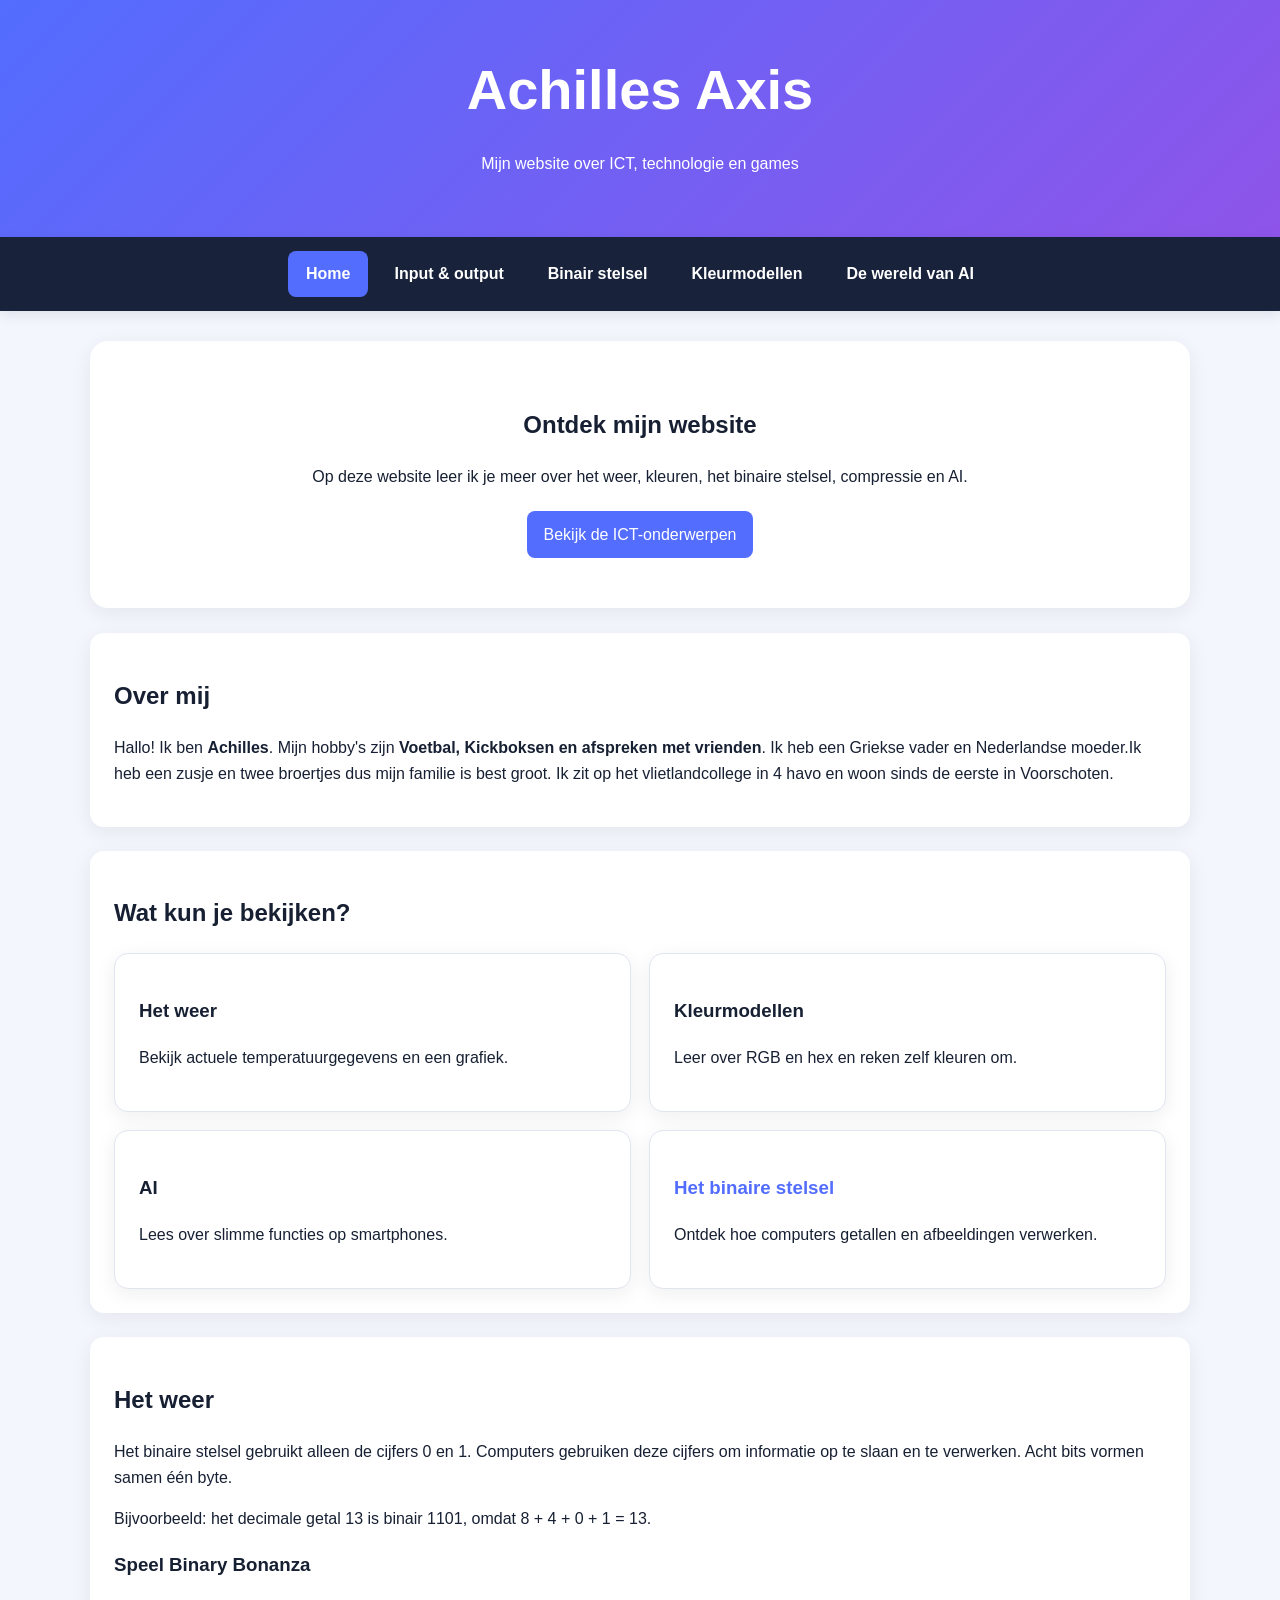
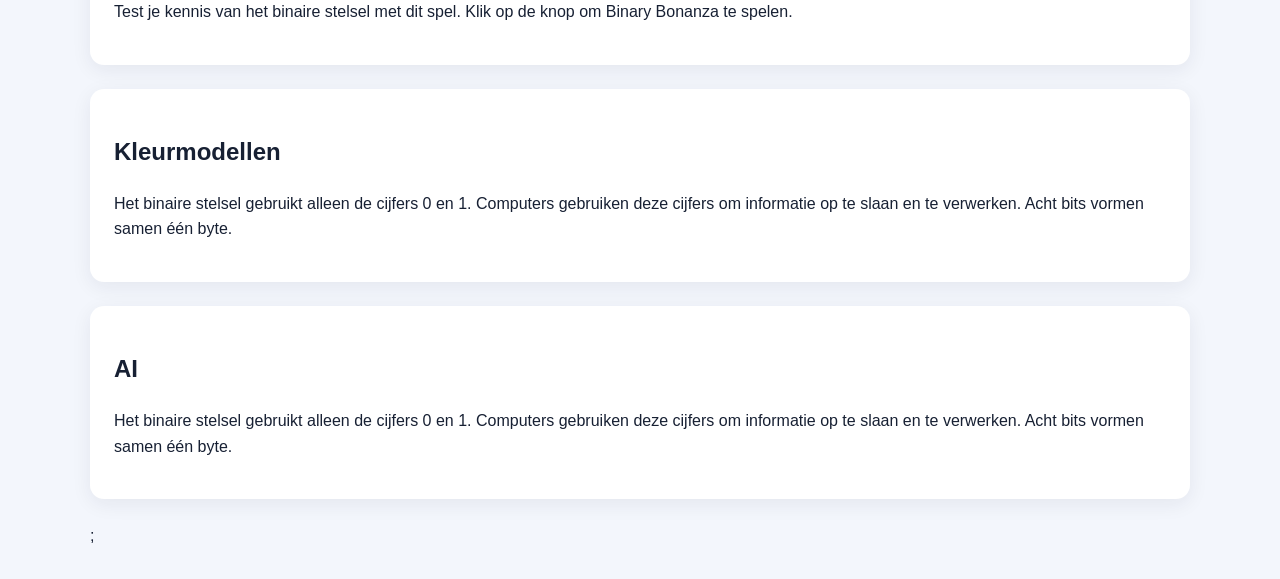
==== index.html @ 7968b5c6 "linkfixen" ====
<!DOCTYPE html>
<html lang="nl">
<head>
  <meta charset="UTF-8">
  <meta name="viewport" content="width=device-width, initial-scale=1">
  <title>Achilles Axis | Home</title>
  <link rel="stylesheet" href="style.css">
  <script src="app.js" defer></script>
</head>
<body>
  <header>
    <h1 id="welkomstNaam">Achilles Axis</h1>
    <p>Mijn website over ICT, technologie en games</p>
  </header>

  <nav>
      <a class="active" href="index.html">Home</a> 
      <a href="invoer_uitvoer.html">Input & output</a>
      <a href="binair.html">Binair stelsel</a>
      <a href="kleurmodellen.html">Kleurmodellen</a>
      <a href="ai.html">De wereld van AI</a>
  </nav>

  <main>
    <section class="hero">
      <h2>Ontdek mijn website</h2>
      <p>
        Op deze website leer ik je meer over het weer, kleuren,
        het binaire stelsel, compressie en AI.
        
      </p>
      <a class="button" href="onderwerpen.html">Bekijk de ICT-onderwerpen</a>
    </section>

    <section class="card">
      <h2>Over mij</h2>
      <p>
        Hallo! Ik ben <strong>Achilles</strong>.
        Mijn hobby's zijn <strong>Voetbal, Kickboksen en afspreken met vrienden</strong>.
        Ik heb een Griekse vader en Nederlandse moeder.Ik heb een zusje en twee broertjes
        dus mijn familie is best groot. Ik zit op het vlietlandcollege in 4 havo en woon 
        sinds de eerste in Voorschoten.
      </p>
      <p>
      
      </p>
    </section>

    <!-- Vak met knoppen -->
    <section class="card">
      <h2>Wat kun je bekijken?</h2>
      <div class="grid">
        <!-- Knop 1: Weer -->
        <article class="mini-card">
          <h3> Het weer</h3>
          <p>Bekijk actuele temperatuurgegevens en een grafiek.</p>
        </article>
        <!-- Knop 2: Kleurmodellen -->
        <article class="mini-card">
          <h3> Kleurmodellen</h3>
          <p>Leer over RGB en hex en reken zelf kleuren om.</p>
        </article>
         <!-- Knop 3: AI -->
        <article class="mini-card">
          <h3> AI</h3>
          <p>Lees over slimme functies op smartphones.</p>
        </article>
        <!-- Knop 4: Spel -->
        <article class="mini-card">
          <a href="https://games.penjee.com/binary-bonanza/"
             target="_blank"
             rel="noopener noreferrer"
             class="card-link">
        
            <h3>Het binaire stelsel</h3>
            <p>Ontdek hoe computers getallen en afbeeldingen verwerken.</p>
        
          </a>
        </article>
       
      </div>
    </section>

    <!-- Blok 1 het weer -->
    <section class="card" id="binair">
      <h2> Het weer </h2>
      <p>
        Het binaire stelsel gebruikt alleen de cijfers 0 en 1.
        Computers gebruiken deze cijfers om informatie op te slaan
        en te verwerken. Acht bits vormen samen één byte.
      </p>
    
      <p>
        Bijvoorbeeld: het decimale getal 13 is binair 1101,
        omdat 8 + 4 + 0 + 1 = 13.
      </p>
    
      <h3> Speel Binary Bonanza</h3>
    
      <p>
        Test je kennis van het binaire stelsel met dit spel.
        Klik op de knop om Binary Bonanza te spelen.
      </p>
    </section> 

    <!-- BLOK 2 kleurmodellen -->
    <section class="card" id="binair">
      <h2> Kleurmodellen </h2>
      <p>
        Het binaire stelsel gebruikt alleen de cijfers 0 en 1.
        Computers gebruiken deze cijfers om informatie op te slaan
        en te verwerken. Acht bits vormen samen één byte.
      </p>
    </section> 

    <!-- BLOK 3 AI -->
    <section class="card" id="binair">
      <h2> AI </h2>
      <p>
        Het binaire stelsel gebruikt alleen de cijfers 0 en 1.
        Computers gebruiken deze cijfers om informatie op te slaan
        en te verwerken. Acht bits vormen samen één byte.
      </p>
    </section> 




      ;
---- style.css ----
/* Algemene instellingen voor de hele website */
:root {
    --achtergrond: #f3f6fc;
    --kaart: #ffffff;
    --tekst: #172033;
    --accent: #536dfe;
    --navigatie: #18223a;
}

* {
    box-sizing: border-box;
}

body {
    margin: 0;
    font-family: Arial, Helvetica, sans-serif;
    background: var(--achtergrond);
    color: var(--tekst);
    line-height: 1.6;
    transition: background 0.3s, color 0.3s;
}

/* Header */
header {
    padding: 45px 20px;
    text-align: center;
    color: white;
    background: linear-gradient(135deg, #536dfe, #8e54e9);
}

header h1 {
    margin: 0;
    font-size: clamp(2rem, 5vw, 3.5rem);
}

/* Navigatiemenu */
nav {
    display: flex;
    flex-wrap: wrap;
    justify-content: center;
    align-items: center;
    gap: 8px;
    padding: 14px 20px;
    background: var(--navigatie);
    box-shadow: 0 4px 12px #17203318;
}

/* Links in het menu */
nav a {
    display: inline-block;
    padding: 10px 18px;
    color: white;
    text-decoration: none;
    font-weight: bold;
    border-radius: 8px;
    transition: background 0.2s, transform 0.2s;
}

/* Hover en actieve pagina */
nav a:hover {
    background: #35415e;
    transform: translateY(-2px);
}

nav a.active {
    background: var(--accent);
    color: white;
}

nav a:focus-visible {
    outline: 2px solid white;
    outline-offset: 3px;
}

/* Hoofdinhoud */
main {
    width: min(1100px, 92%);
    margin: 30px auto;
}

/* Introductieblok */
.hero {
    padding: 45px 25px;
    margin-bottom: 25px;
    text-align: center;
    background: var(--kaart);
    border-radius: 18px;
    box-shadow: 0 5px 20px #17203312;
}

/* Kaarten */
.card,
.mini-card {
    padding: 24px;
    margin-bottom: 24px;
    background: var(--kaart);
    border-radius: 14px;
    box-shadow: 0 5px 20px #17203312;
}

.grid {
    display: grid;
    grid-template-columns: repeat(2, minmax(0, 1fr));
    gap: 18px;
}

.mini-card {
    margin: 0;
    border: 1px solid #e0e5f0;
    transition: transform 0.2s, box-shadow 0.2s;
}

.mini-card:hover {
    transform: translateY(-5px);
    box-shadow: 0 10px 25px #17203320;
}

/* Volledig klikbare kaarten */
a.card-link {
    display: block;
    color: inherit;
    text-decoration: none;
}

a.card-link h3 {
    color: var(--accent);
}

a.card-link p {
    color: var(--tekst);
}

a.card-link span {
    display: inline-block;
    margin-top: 8px;
    color: var(--accent);
    font-weight: bold;
}

a.card-link:focus-visible {
    outline: 3px solid var(--accent);
    outline-offset: 4px;
}

/* Algemene links */
a {
    color: var(--accent);
}

/* Knoppen */
.button,
button {
    display: inline-block;
    padding: 11px 17px;
    margin: 5px 3px;
    border: none;
    border-radius: 8px;
    background: var(--accent);
    color: white;
    text-decoration: none;
    font: inherit;
    cursor: pointer;
    transition: opacity 0.2s, transform 0.2s;
}

.button:hover,
button:hover {
    opacity: 0.85;
    transform: translateY(-2px);
}

/* Formulierelementen */
input,
select {
    max-width: 100%;
    padding: 10px;
    border: 1px solid #c7cede;
    border-radius: 7px;
    font: inherit;
}

/* Afbeeldingen en video's */
img,
iframe,
canvas {
    max-width: 100%;
}

img {
    height: auto;
    border-radius: 10px;
}

.video {
    width: 100%;
    aspect-ratio: 16 / 9;
    border: 0;
    border-radius: 12px;
}

/* Footer */
footer {
    padding: 25px;
    margin-top: 40px;
    text-align: center;
    background: var(--navigatie);
    color: white;
}

/* Donker thema */
body.dark {
    --achtergrond: #101522;
    --kaart: #1c2537;
    --tekst: #f0f3fa;
    --navigatie: #090d16;
}

/* Instellingenpaneel */
.settings {
    position: fixed;
    z-index: 10;
    right: 12px;
    bottom: 12px;
    width: min(280px, calc(100% - 24px));
    padding: 15px;
    background: var(--kaart);
    color: var(--tekst);
    border: 1px solid #aab3c5;
    border-radius: 12px;
    box-shadow: 0 5px 25px #0002;
}

.settings label {
    display: block;
    margin-top: 8px;
}

.settings input {
    width: 100%;
}

/* Links in het binaire onderdeel */
#binair h2 a {
    color: inherit;
    text-decoration: none;
}

#binair h2 a:hover {
    text-decoration: underline;
}

/* Mobiele telefoons en kleine schermen */
@media (max-width: 650px) {
    nav {
        flex-direction: column;
        align-items: stretch;
        gap: 5px;
        padding: 12px;
    }

    nav a {
        text-align: center;
        width: 100%;
    }

    .grid {
        grid-template-columns: 1fr;
    }

    main {
        width: 94%;
    }

    .hero {
        padding: 28px 16px;
    }
}

/* Blok met afbeelding naast tekst */
.info-blok {
    display: grid;
    grid-template-columns: 220px 1fr;
    gap: 24px;
    align-items: center;
    padding: 24px;
    margin-bottom: 24px;
    background: var(--kaart);
    color: var(--tekst);
    border-radius: 14px;
    box-shadow: 0 5px 20px #17203312;
}

/* Ruimte voor de afbeelding */
.afbeelding-vak {
    width: 100%;
    aspect-ratio: 4 / 3;
    background: #e0e5f0;
    border-radius: 10px;
    overflow: hidden;
}

/* Afbeelding vult het vak */
.afbeelding-vak img {
    width: 100%;
    height: 100%;
    object-fit: cover;
    display: block;
}

/* Tekst */
.info-tekst h3 {
    margin-top: 0;
}

.info-tekst p:last-child {
    margin-bottom: 0;
}

/* Mobiele weergave */
@media (max-width: 650px) {
    .info-blok {
        grid-template-columns: 1fr;
        gap: 16px;
        padding: 18px;
    }

    .afbeelding-vak {
        max-width: 100%;
    }
}
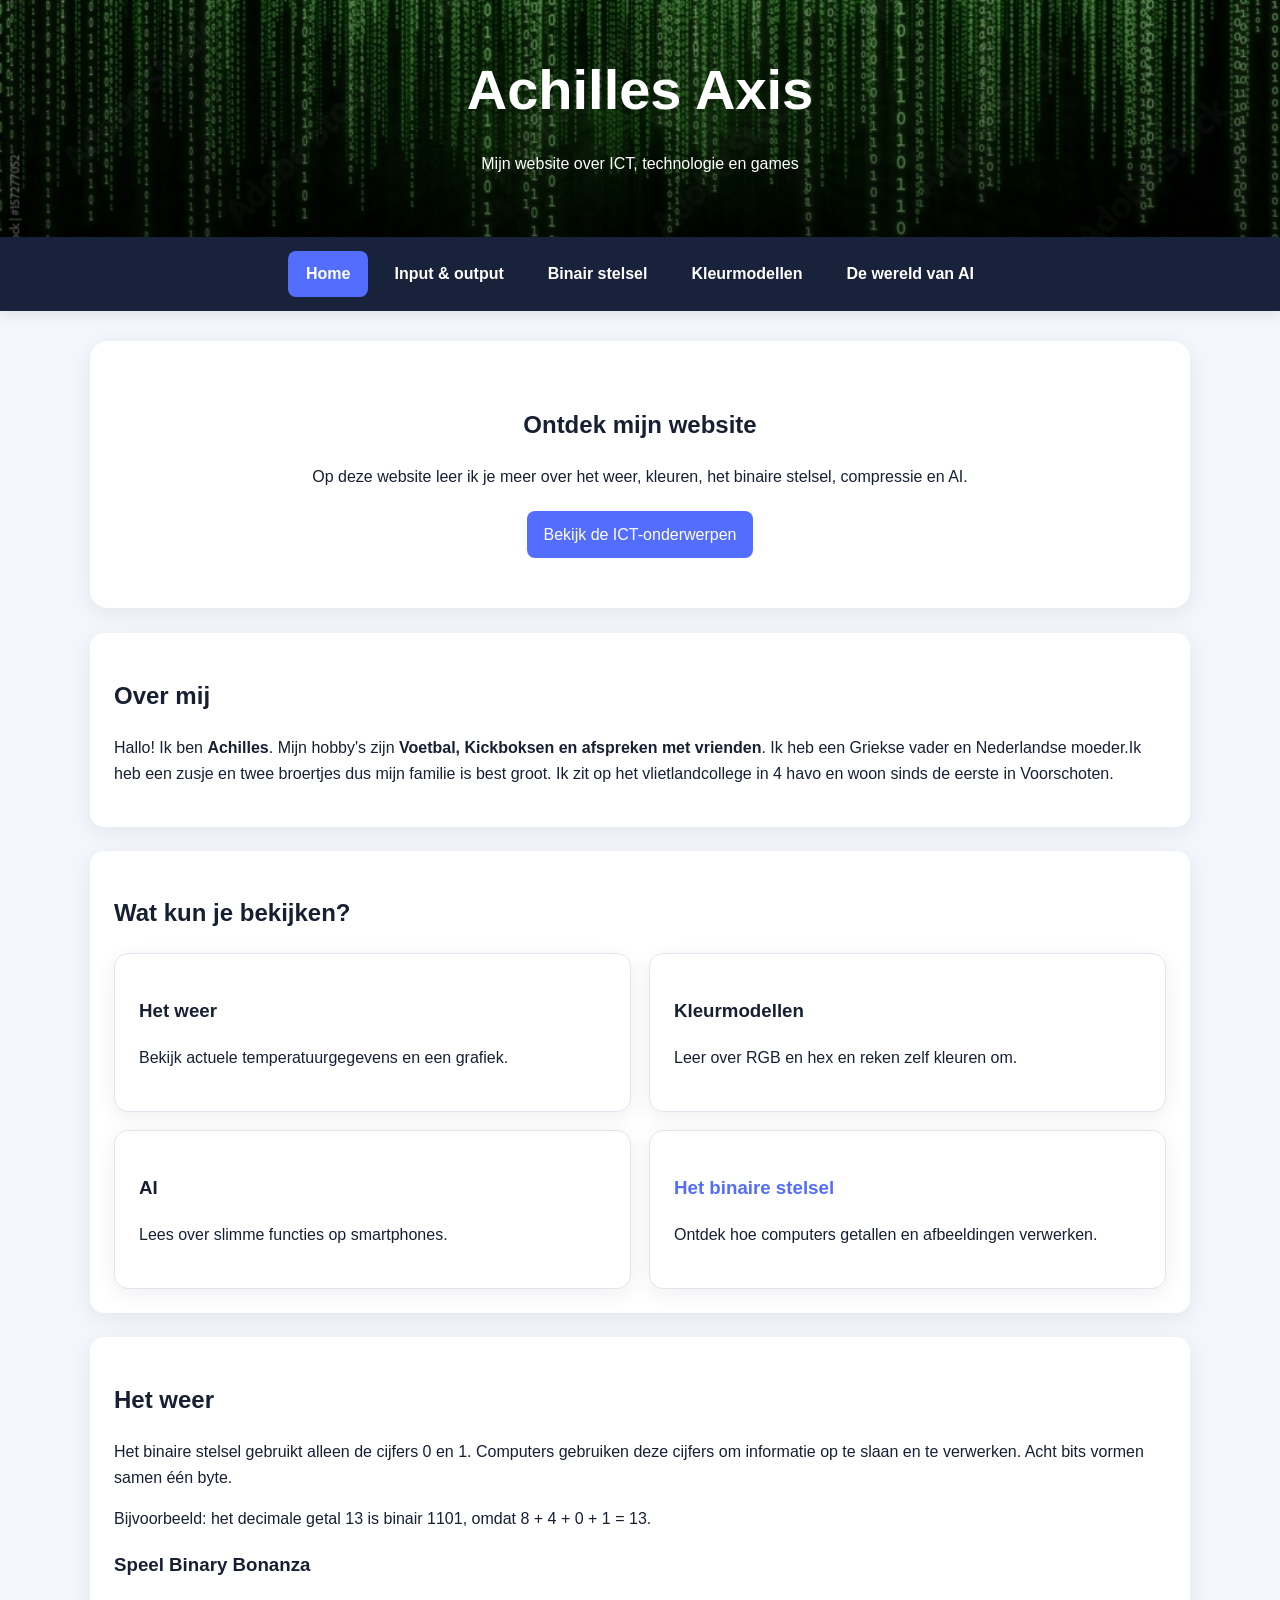
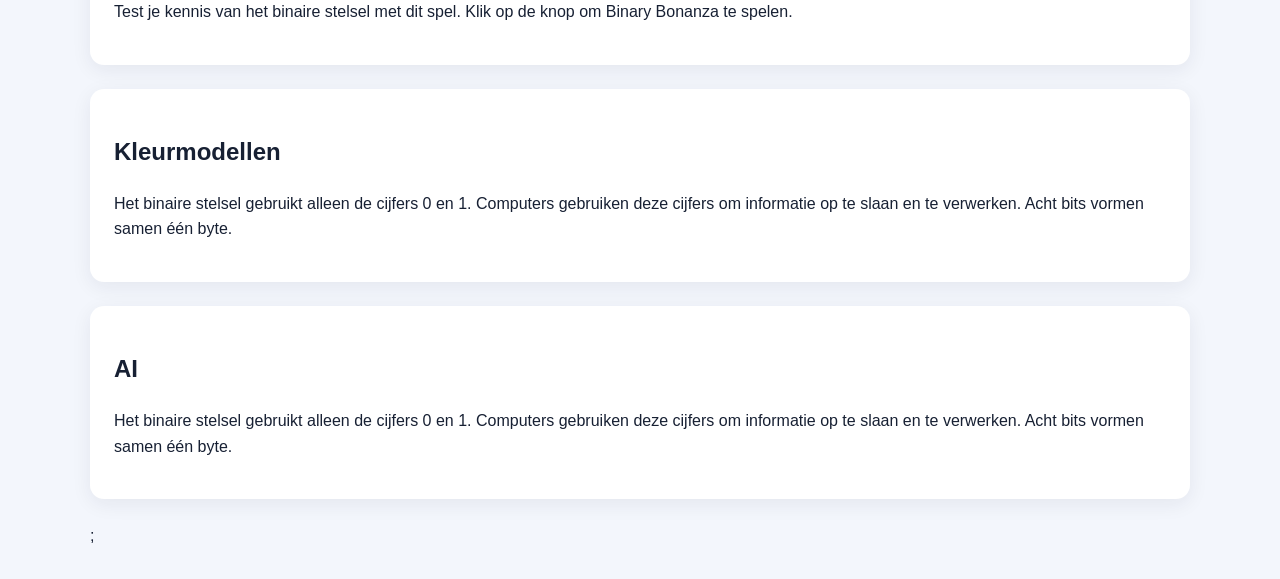
==== commit fd0ef378: "header" ====
--- a/index.html
+++ b/index.html
@@ -1,10 +1,9 @@
-
 <!DOCTYPE html>
 <html lang="nl">
 <head>
   <meta charset="UTF-8">
   <meta name="viewport" content="width=device-width, initial-scale=1">
-  <title>Achilles Axis | Home</title>
+  <title>Achilles Axis | Opdracht H4C </title>
   <link rel="stylesheet" href="style.css">
   <script src="app.js" defer></script>
 </head>
--- a/style.css
+++ b/style.css
@@ -26,7 +26,12 @@
     padding: 45px 20px;
     text-align: center;
     color: white;
-    background: linear-gradient(135deg, #536dfe, #8e54e9);
+    background:
+        linear-gradient(rgba(0, 0, 0, 0.4), rgba(0, 0, 0, 0.6)),
+        url("images/banner.jpg");
+    background-size: cover;
+    background-position: center;
+    background-repeat: no-repeat;
 }
 
 header h1 {
@@ -329,3 +334,47 @@
         max-width: 100%;
     }
 }
+
+/* Uitleg links en het spel rechts */
+.binair-intro {
+    display: grid;
+    grid-template-columns: 1fr 2fr;
+    gap: 24px;
+    align-items: stretch;
+    padding: 24px;
+    margin-bottom: 24px;
+    background: var(--kaart);
+    color: var(--tekst);
+    border-radius: 14px;
+    box-shadow: 0 5px 20px #17203312;
+}
+
+.binair-tekst h2 {
+    margin-top: 0;
+}
+
+.binair-spel {
+    width: 100%;
+    min-width: 0;
+    aspect-ratio: 4 / 3;
+    overflow: hidden;
+    border-radius: 10px;
+}
+
+.binair-spel iframe {
+    width: 100%;
+    height: 100%;
+    border: none;
+    display: block;
+}
+
+/* Op mobiel komen tekst en spel onder elkaar */
+@media (max-width: 700px) {
+    .binair-intro {
+        grid-template-columns: 1fr;
+    }
+
+    .binair-spel {
+        aspect-ratio: 4 / 3;
+    }
+}
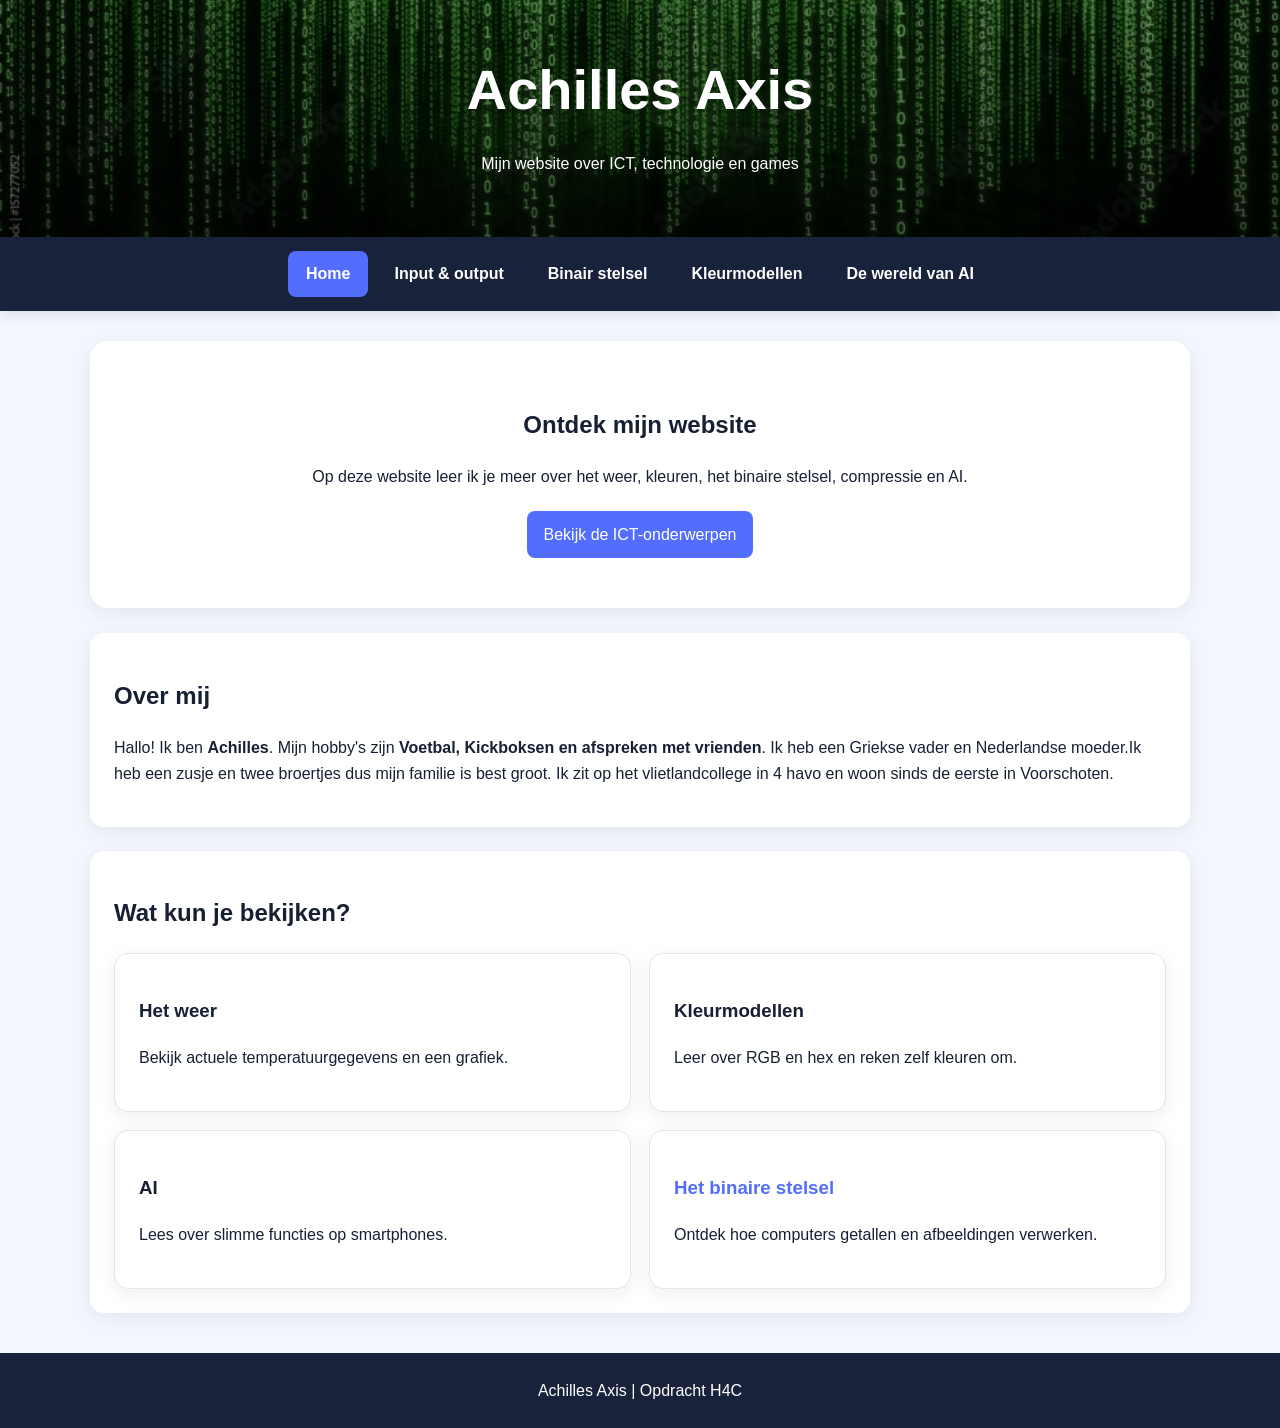
==== commit 5de107e9: "footer" ====
--- a/index.html
+++ b/index.html
@@ -80,50 +80,7 @@
        
       </div>
     </section>
-
-    <!-- Blok 1 het weer -->
-    <section class="card" id="binair">
-      <h2> Het weer </h2>
-      <p>
-        Het binaire stelsel gebruikt alleen de cijfers 0 en 1.
-        Computers gebruiken deze cijfers om informatie op te slaan
-        en te verwerken. Acht bits vormen samen één byte.
-      </p>
-    
-      <p>
-        Bijvoorbeeld: het decimale getal 13 is binair 1101,
-        omdat 8 + 4 + 0 + 1 = 13.
-      </p>
-    
-      <h3> Speel Binary Bonanza</h3>
-    
-      <p>
-        Test je kennis van het binaire stelsel met dit spel.
-        Klik op de knop om Binary Bonanza te spelen.
-      </p>
-    </section> 
-
-    <!-- BLOK 2 kleurmodellen -->
-    <section class="card" id="binair">
-      <h2> Kleurmodellen </h2>
-      <p>
-        Het binaire stelsel gebruikt alleen de cijfers 0 en 1.
-        Computers gebruiken deze cijfers om informatie op te slaan
-        en te verwerken. Acht bits vormen samen één byte.
-      </p>
-    </section> 
-
-    <!-- BLOK 3 AI -->
-    <section class="card" id="binair">
-      <h2> AI </h2>
-      <p>
-        Het binaire stelsel gebruikt alleen de cijfers 0 en 1.
-        Computers gebruiken deze cijfers om informatie op te slaan
-        en te verwerken. Acht bits vormen samen één byte.
-      </p>
-    </section> 
-
-
-
-
-      ;+</main>
+  <footer>Achilles Axis | Opdracht H4C</footer>
+</body>
+</html>
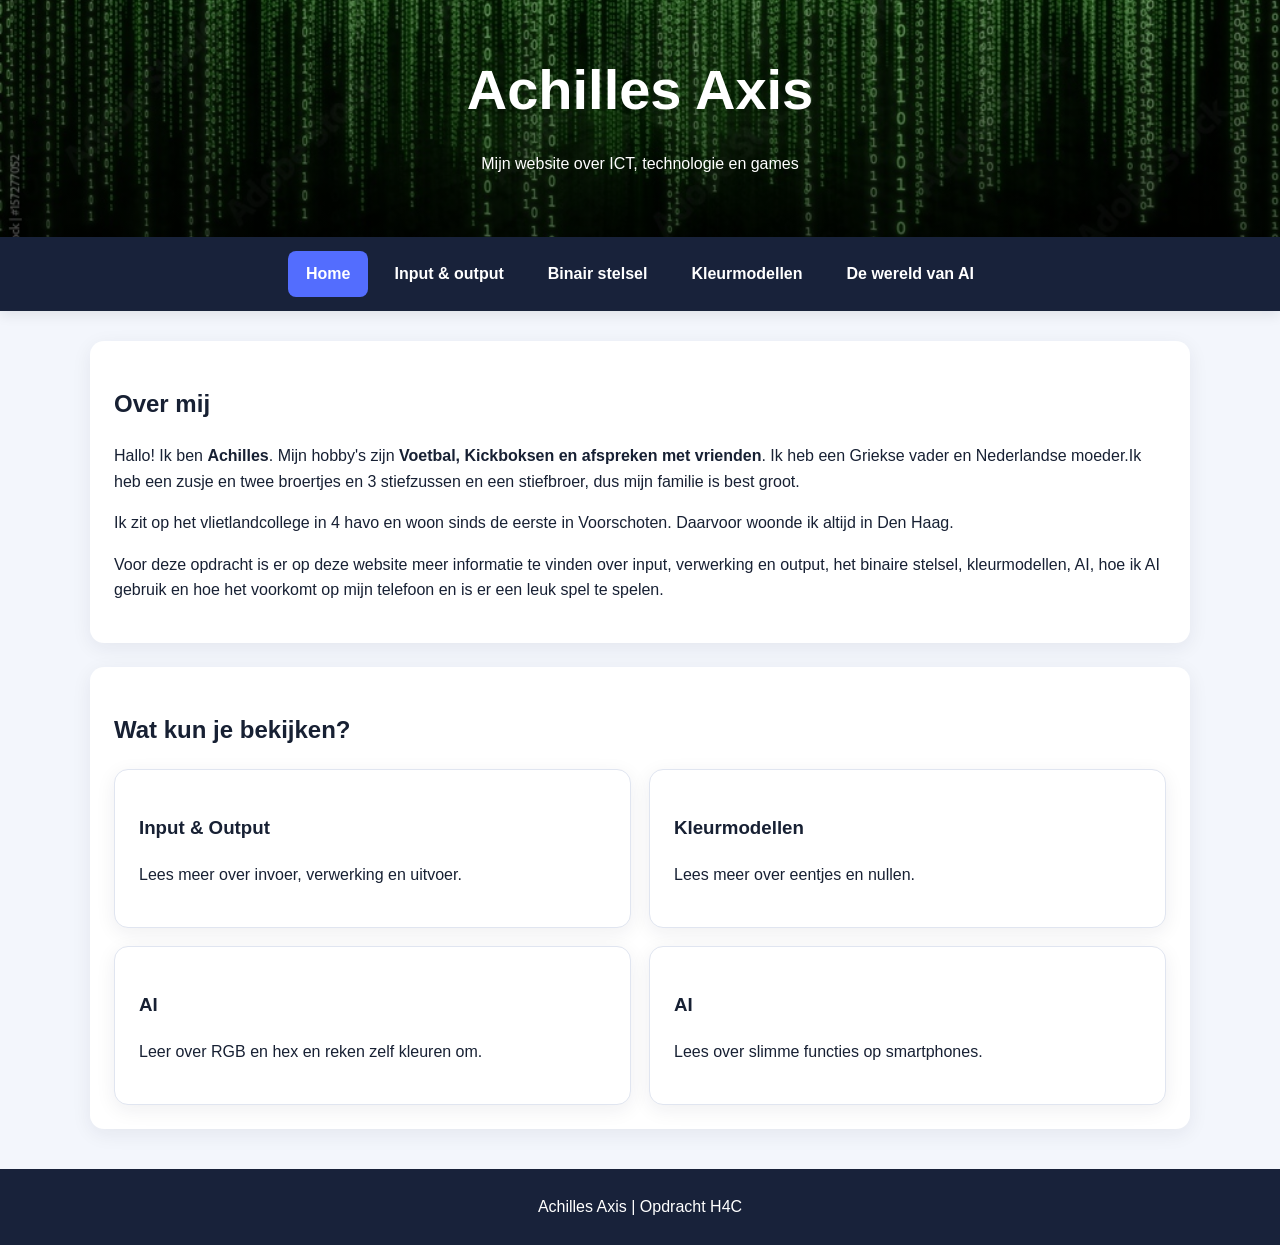
==== commit 115ddde8: "website" ====
--- a/index.html
+++ b/index.html
@@ -22,27 +22,21 @@
   </nav>
 
   <main>
-    <section class="hero">
-      <h2>Ontdek mijn website</h2>
-      <p>
-        Op deze website leer ik je meer over het weer, kleuren,
-        het binaire stelsel, compressie en AI.
-        
-      </p>
-      <a class="button" href="onderwerpen.html">Bekijk de ICT-onderwerpen</a>
-    </section>
-
     <section class="card">
       <h2>Over mij</h2>
       <p>
         Hallo! Ik ben <strong>Achilles</strong>.
         Mijn hobby's zijn <strong>Voetbal, Kickboksen en afspreken met vrienden</strong>.
-        Ik heb een Griekse vader en Nederlandse moeder.Ik heb een zusje en twee broertjes
-        dus mijn familie is best groot. Ik zit op het vlietlandcollege in 4 havo en woon 
-        sinds de eerste in Voorschoten.
+        Ik heb een Griekse vader en Nederlandse moeder.Ik heb een zusje en twee broertjes en 3 stiefzussen en een stiefbroer,
+        dus mijn familie is best groot. 
+      </p>
+      <p> 
+        Ik zit op het vlietlandcollege in 4 havo en woon 
+        sinds de eerste in Voorschoten. Daarvoor woonde ik altijd in Den Haag.
       </p>
       <p>
-      
+      Voor deze opdracht is er op deze website meer informatie te vinden over input, verwerking en output, 
+      het binaire stelsel, kleurmodellen, AI, hoe ik AI gebruik en hoe het voorkomt op mijn telefoon en is er een leuk spel te spelen.
       </p>
     </section>
 
@@ -50,34 +44,26 @@
     <section class="card">
       <h2>Wat kun je bekijken?</h2>
       <div class="grid">
-        <!-- Knop 1: Weer -->
+        <!-- Knop 1: Input & Output -->
         <article class="mini-card">
-          <h3> Het weer</h3>
-          <p>Bekijk actuele temperatuurgegevens en een grafiek.</p>
+          <h3> Input & Output</h3>
+          <p>Lees meer over invoer, verwerking en uitvoer.</p>
         </article>
-        <!-- Knop 2: Kleurmodellen -->
+        <!-- Knop 2: Binaire stelsel-->
         <article class="mini-card">
-          <h3> Kleurmodellen</h3>
+          <h3>Kleurmodellen</h3>
+          <p>Lees meer over eentjes en nullen.</p>
+        </article>
+         <!-- Knop 3: Kleurmodellen-->
+        <article class="mini-card">
+          <h3> AI</h3>
           <p>Leer over RGB en hex en reken zelf kleuren om.</p>
         </article>
-         <!-- Knop 3: AI -->
+         <!-- Knop 4: AI -->
         <article class="mini-card">
           <h3> AI</h3>
           <p>Lees over slimme functies op smartphones.</p>
-        </article>
-        <!-- Knop 4: Spel -->
-        <article class="mini-card">
-          <a href="https://games.penjee.com/binary-bonanza/"
-             target="_blank"
-             rel="noopener noreferrer"
-             class="card-link">
-        
-            <h3>Het binaire stelsel</h3>
-            <p>Ontdek hoe computers getallen en afbeeldingen verwerken.</p>
-        
-          </a>
-        </article>
-       
+        </article>       
       </div>
     </section>
 </main>
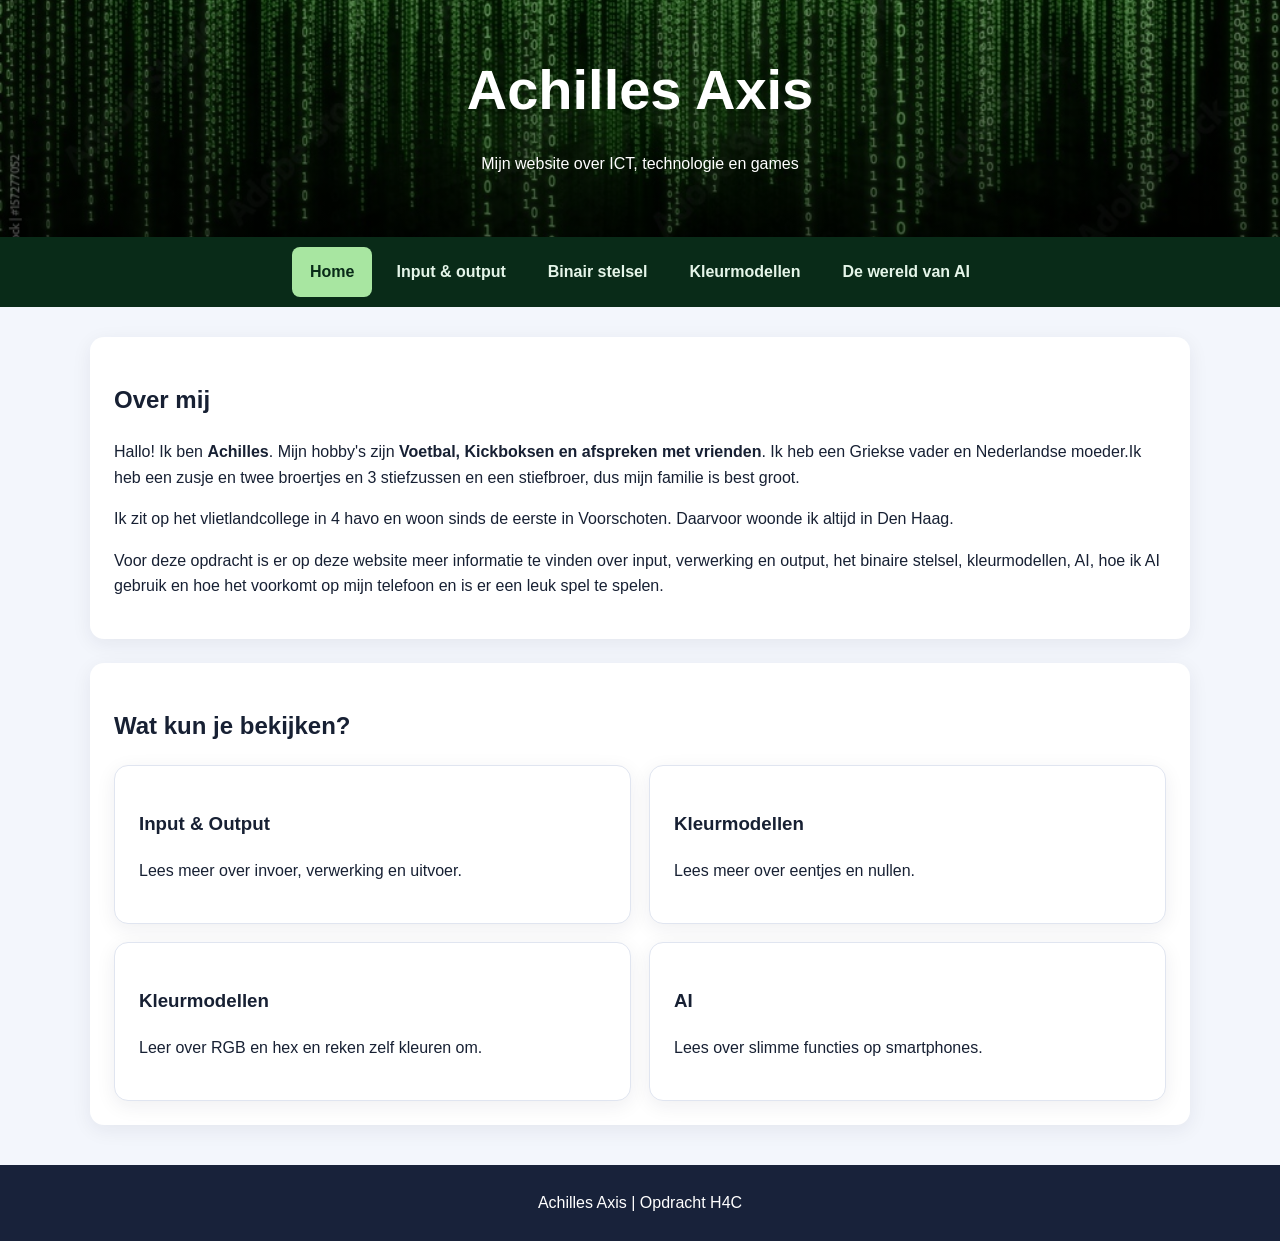
==== commit a96d19b1: "style" ====
--- a/index.html
+++ b/index.html
@@ -56,7 +56,7 @@
         </article>
          <!-- Knop 3: Kleurmodellen-->
         <article class="mini-card">
-          <h3> AI</h3>
+          <h3> Kleurmodellen</h3>
           <p>Leer over RGB en hex en reken zelf kleuren om.</p>
         </article>
          <!-- Knop 4: AI -->
--- a/style.css
+++ b/style.css
@@ -39,44 +39,38 @@
     font-size: clamp(2rem, 5vw, 3.5rem);
 }
 
-/* Navigatiemenu */
+
+/* Navigatiebalk */
 nav {
+    background: #092b18;
     display: flex;
+    justify-content: center;
     flex-wrap: wrap;
-    justify-content: center;
-    align-items: center;
-    gap: 8px;
-    padding: 14px 20px;
-    background: var(--navigatie);
-    box-shadow: 0 4px 12px #17203318;
-}
-
-/* Links in het menu */
+    padding: 10px;
+    gap: 6px;
+}
+
 nav a {
-    display: inline-block;
-    padding: 10px 18px;
+    color: #e5f5e9;
+    text-decoration: none;
+    padding: 12px 18px;
+    border-radius: 8px;
+    font-weight: bold;
+    transition: background 0.2s, color 0.2s;
+}
+
+/* Als je met je muis over een tab gaat */
+nav a:hover {
+    background: #1b5833;
     color: white;
-    text-decoration: none;
-    font-weight: bold;
-    border-radius: 8px;
-    transition: background 0.2s, transform 0.2s;
-}
-
-/* Hover en actieve pagina */
-nav a:hover {
-    background: #35415e;
-    transform: translateY(-2px);
-}
-
+}
+
+/* De actieve pagina */
 nav a.active {
-    background: var(--accent);
-    color: white;
-}
-
-nav a:focus-visible {
-    outline: 2px solid white;
-    outline-offset: 3px;
-}
+    background: #a8e6a1;
+    color: #092b18;
+}
+
 
 /* Hoofdinhoud */
 main {
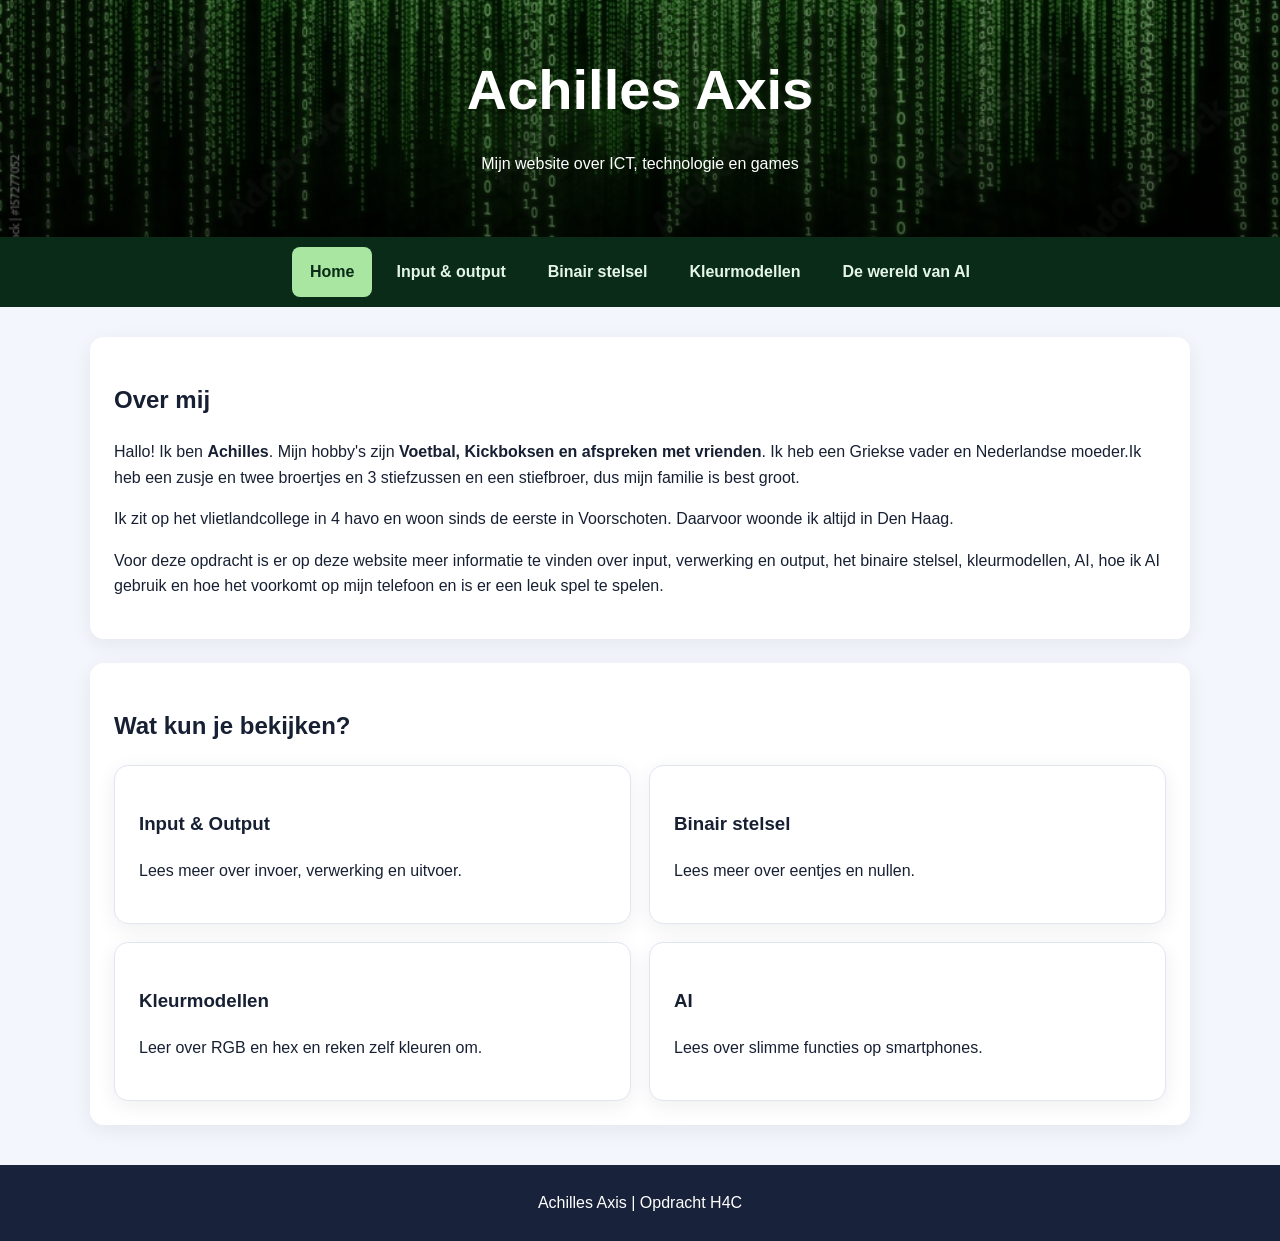
==== commit e8ea45d3: "wafs" ====
--- a/index.html
+++ b/index.html
@@ -51,7 +51,7 @@
         </article>
         <!-- Knop 2: Binaire stelsel-->
         <article class="mini-card">
-          <h3>Kleurmodellen</h3>
+          <h3>Binair stelsel</h3>
           <p>Lees meer over eentjes en nullen.</p>
         </article>
          <!-- Knop 3: Kleurmodellen-->
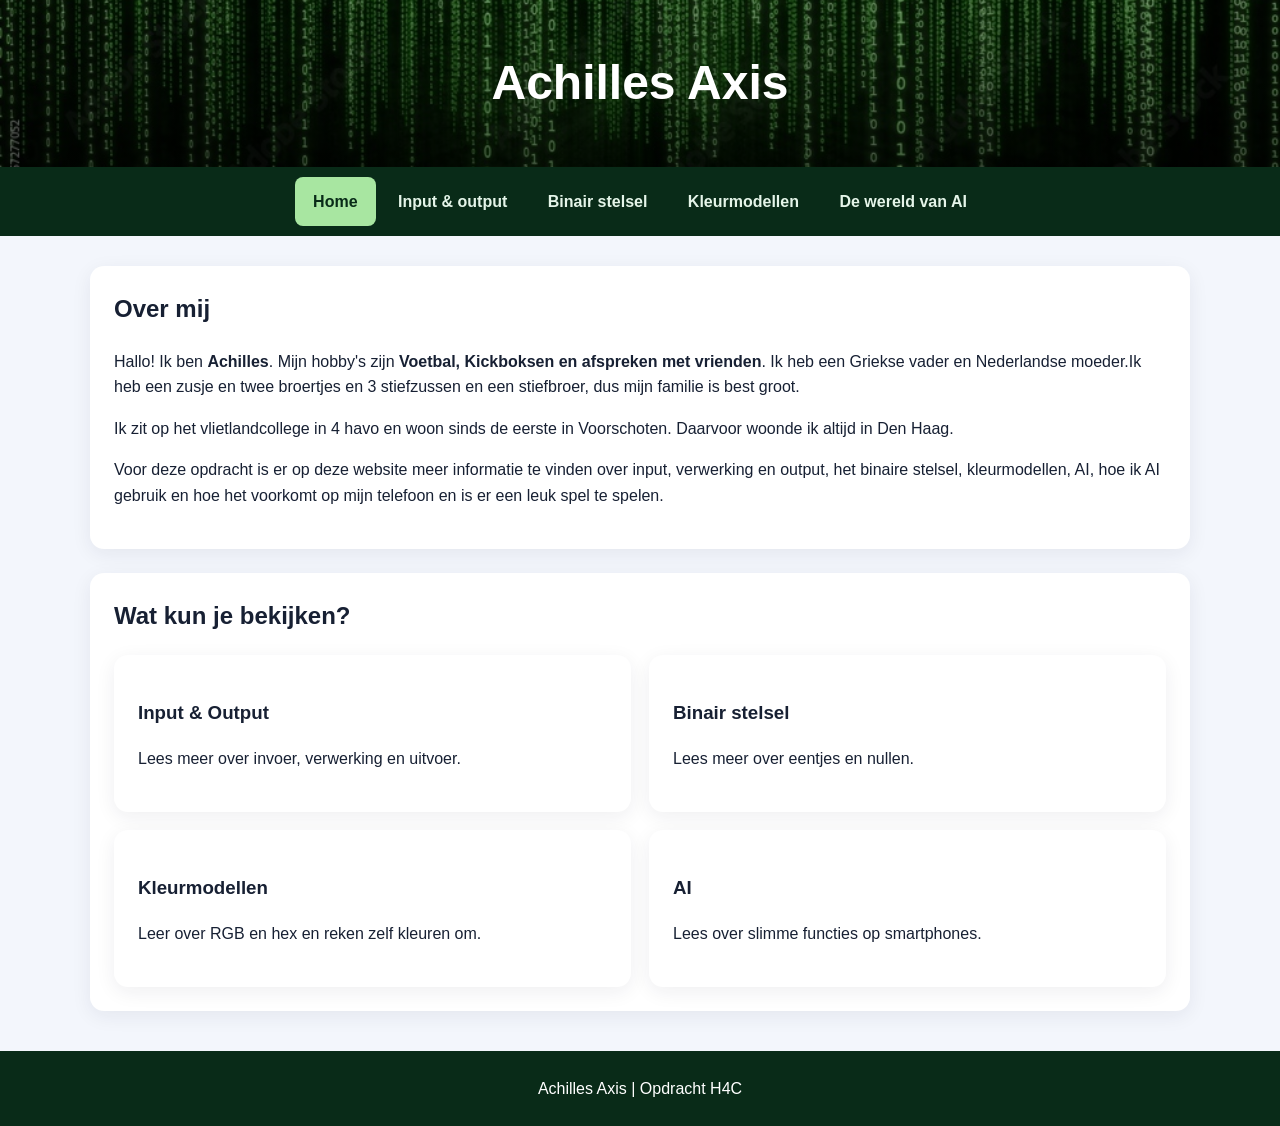
==== commit 4b724b8d: "home" ====
--- a/index.html
+++ b/index.html
@@ -10,7 +10,6 @@
 <body>
   <header>
     <h1 id="welkomstNaam">Achilles Axis</h1>
-    <p>Mijn website over ICT, technologie en games</p>
   </header>
 
   <nav>
--- a/style.css
+++ b/style.css
@@ -1,313 +1,112 @@
 
-/* Algemene instellingen voor de hele website */
-:root {
-    --achtergrond: #f3f6fc;
-    --kaart: #ffffff;
-    --tekst: #172033;
-    --accent: #536dfe;
-    --navigatie: #18223a;
+/* Algemene instellingen */
+body {
+    margin: 0;
+    font-family: Arial, sans-serif;
+    background-color: #f3f6fc;
+    color: #172033;
+    line-height: 1.6;
 }
 
-* {
-    box-sizing: border-box;
-}
-
-body {
-    margin: 0;
-    font-family: Arial, Helvetica, sans-serif;
-    background: var(--achtergrond);
-    color: var(--tekst);
-    line-height: 1.6;
-    transition: background 0.3s, color 0.3s;
-}
-
-/* Header */
+/* Header met Matrix-achtergrond */
 header {
     padding: 45px 20px;
     text-align: center;
     color: white;
-    background:
-        linear-gradient(rgba(0, 0, 0, 0.4), rgba(0, 0, 0, 0.6)),
-        url("images/banner.jpg");
+    background-image: linear-gradient(rgba(0, 0, 0, 0.4), rgba(0, 0, 0, 0.6)), url("images/banner.jpg");
     background-size: cover;
     background-position: center;
-    background-repeat: no-repeat;
 }
 
 header h1 {
     margin: 0;
-    font-size: clamp(2rem, 5vw, 3.5rem);
+    font-size: 48px;
 }
-
 
 /* Navigatiebalk */
 nav {
-    background: #092b18;
-    display: flex;
-    justify-content: center;
-    flex-wrap: wrap;
+    background-color: #092b18;
+    text-align: center;
     padding: 10px;
-    gap: 6px;
 }
 
 nav a {
+    display: inline-block;
+    padding: 12px 18px;
     color: #e5f5e9;
     text-decoration: none;
-    padding: 12px 18px;
+    font-weight: bold;
     border-radius: 8px;
-    font-weight: bold;
-    transition: background 0.2s, color 0.2s;
 }
 
-/* Als je met je muis over een tab gaat */
 nav a:hover {
-    background: #1b5833;
+    background-color: #1b5833;
     color: white;
 }
 
-/* De actieve pagina */
 nav a.active {
-    background: #a8e6a1;
+    background-color: #a8e6a1;
     color: #092b18;
 }
 
-
-/* Hoofdinhoud */
+/* Inhoud van de pagina */
 main {
-    width: min(1100px, 92%);
+    max-width: 1100px;
+    width: 92%;
     margin: 30px auto;
 }
 
-/* Introductieblok */
-.hero {
-    padding: 45px 25px;
-    margin-bottom: 25px;
-    text-align: center;
-    background: var(--kaart);
-    border-radius: 18px;
-    box-shadow: 0 5px 20px #17203312;
-}
-
-/* Kaarten */
+/* Witte blokken */
 .card,
-.mini-card {
-    padding: 24px;
-    margin-bottom: 24px;
-    background: var(--kaart);
+.mini-card,
+.info-blok,
+.binair-intro {
+    background-color: white;
     border-radius: 14px;
     box-shadow: 0 5px 20px #17203312;
 }
 
+.card {
+    padding: 24px;
+    margin-bottom: 24px;
+}
+
+.card h2 {
+    margin-top: 0;
+}
+
+/* Blokken op de homepage */
 .grid {
     display: grid;
-    grid-template-columns: repeat(2, minmax(0, 1fr));
+    grid-template-columns: 1fr 1fr;
     gap: 18px;
 }
 
 .mini-card {
-    margin: 0;
-    border: 1px solid #e0e5f0;
-    transition: transform 0.2s, box-shadow 0.2s;
+    padding: 24px;
 }
 
 .mini-card:hover {
-    transform: translateY(-5px);
-    box-shadow: 0 10px 25px #17203320;
+    background-color: #f5faf5;
 }
 
-/* Volledig klikbare kaarten */
-a.card-link {
-    display: block;
-    color: inherit;
-    text-decoration: none;
+/* Input, verwerking, opslag en output */
+.info-blok {
+    display: grid;
+    grid-template-columns: 100px 1fr;
+    align-items: center;
+    gap: 24px;
+    padding: 24px;
+    margin-bottom: 24px;
 }
 
-a.card-link h3 {
-    color: var(--accent);
+.stap-nummer {
+    text-align: center;
+    font-size: 48px;
+    font-weight: bold;
+    color: #1b5833;
 }
 
-a.card-link p {
-    color: var(--tekst);
-}
-
-a.card-link span {
-    display: inline-block;
-    margin-top: 8px;
-    color: var(--accent);
-    font-weight: bold;
-}
-
-a.card-link:focus-visible {
-    outline: 3px solid var(--accent);
-    outline-offset: 4px;
-}
-
-/* Algemene links */
-a {
-    color: var(--accent);
-}
-
-/* Knoppen */
-.button,
-button {
-    display: inline-block;
-    padding: 11px 17px;
-    margin: 5px 3px;
-    border: none;
-    border-radius: 8px;
-    background: var(--accent);
-    color: white;
-    text-decoration: none;
-    font: inherit;
-    cursor: pointer;
-    transition: opacity 0.2s, transform 0.2s;
-}
-
-.button:hover,
-button:hover {
-    opacity: 0.85;
-    transform: translateY(-2px);
-}
-
-/* Formulierelementen */
-input,
-select {
-    max-width: 100%;
-    padding: 10px;
-    border: 1px solid #c7cede;
-    border-radius: 7px;
-    font: inherit;
-}
-
-/* Afbeeldingen en video's */
-img,
-iframe,
-canvas {
-    max-width: 100%;
-}
-
-img {
-    height: auto;
-    border-radius: 10px;
-}
-
-.video {
-    width: 100%;
-    aspect-ratio: 16 / 9;
-    border: 0;
-    border-radius: 12px;
-}
-
-/* Footer */
-footer {
-    padding: 25px;
-    margin-top: 40px;
-    text-align: center;
-    background: var(--navigatie);
-    color: white;
-}
-
-/* Donker thema */
-body.dark {
-    --achtergrond: #101522;
-    --kaart: #1c2537;
-    --tekst: #f0f3fa;
-    --navigatie: #090d16;
-}
-
-/* Instellingenpaneel */
-.settings {
-    position: fixed;
-    z-index: 10;
-    right: 12px;
-    bottom: 12px;
-    width: min(280px, calc(100% - 24px));
-    padding: 15px;
-    background: var(--kaart);
-    color: var(--tekst);
-    border: 1px solid #aab3c5;
-    border-radius: 12px;
-    box-shadow: 0 5px 25px #0002;
-}
-
-.settings label {
-    display: block;
-    margin-top: 8px;
-}
-
-.settings input {
-    width: 100%;
-}
-
-/* Links in het binaire onderdeel */
-#binair h2 a {
-    color: inherit;
-    text-decoration: none;
-}
-
-#binair h2 a:hover {
-    text-decoration: underline;
-}
-
-/* Mobiele telefoons en kleine schermen */
-@media (max-width: 650px) {
-    nav {
-        flex-direction: column;
-        align-items: stretch;
-        gap: 5px;
-        padding: 12px;
-    }
-
-    nav a {
-        text-align: center;
-        width: 100%;
-    }
-
-    .grid {
-        grid-template-columns: 1fr;
-    }
-
-    main {
-        width: 94%;
-    }
-
-    .hero {
-        padding: 28px 16px;
-    }
-}
-
-/* Blok met afbeelding naast tekst */
-.info-blok {
-    display: grid;
-    grid-template-columns: 220px 1fr;
-    gap: 24px;
-    align-items: center;
-    padding: 24px;
-    margin-bottom: 24px;
-    background: var(--kaart);
-    color: var(--tekst);
-    border-radius: 14px;
-    box-shadow: 0 5px 20px #17203312;
-}
-
-/* Ruimte voor de afbeelding */
-.afbeelding-vak {
-    width: 100%;
-    aspect-ratio: 4 / 3;
-    background: #e0e5f0;
-    border-radius: 10px;
-    overflow: hidden;
-}
-
-/* Afbeelding vult het vak */
-.afbeelding-vak img {
-    width: 100%;
-    height: 100%;
-    object-fit: cover;
-    display: block;
-}
-
-/* Tekst */
 .info-tekst h3 {
     margin-top: 0;
 }
@@ -316,31 +115,13 @@
     margin-bottom: 0;
 }
 
-/* Mobiele weergave */
-@media (max-width: 650px) {
-    .info-blok {
-        grid-template-columns: 1fr;
-        gap: 16px;
-        padding: 18px;
-    }
-
-    .afbeelding-vak {
-        max-width: 100%;
-    }
-}
-
-/* Uitleg links en het spel rechts */
+/* Binaire spel */
 .binair-intro {
     display: grid;
     grid-template-columns: 1fr 2fr;
     gap: 24px;
-    align-items: stretch;
     padding: 24px;
     margin-bottom: 24px;
-    background: var(--kaart);
-    color: var(--tekst);
-    border-radius: 14px;
-    box-shadow: 0 5px 20px #17203312;
 }
 
 .binair-tekst h2 {
@@ -349,26 +130,43 @@
 
 .binair-spel {
     width: 100%;
-    min-width: 0;
-    aspect-ratio: 4 / 3;
-    overflow: hidden;
-    border-radius: 10px;
+    height: 400px;
 }
 
 .binair-spel iframe {
     width: 100%;
     height: 100%;
     border: none;
-    display: block;
 }
 
-/* Op mobiel komen tekst en spel onder elkaar */
-@media (max-width: 700px) {
-    .binair-intro {
-        grid-template-columns: 1fr;
-    }
+/* Video */
+.video-container {
+    width: 100%;
+    height: 0;
+    padding-bottom: 56.25%;
+    position: relative;
+    margin-top: 15px;
+}
 
-    .binair-spel {
-        aspect-ratio: 4 / 3;
-    }
+.video-container iframe {
+    position: absolute;
+    width: 100%;
+    height: 100%;
+    top: 0;
+    left: 0;
+    border: none;
 }
+
+/* Links */
+a {
+    color: #1b5833;
+}
+
+/* Footer */
+footer {
+    padding: 25px;
+    margin-top: 40px;
+    text-align: center;
+    background-color: #092b18;
+    color: white;
+}
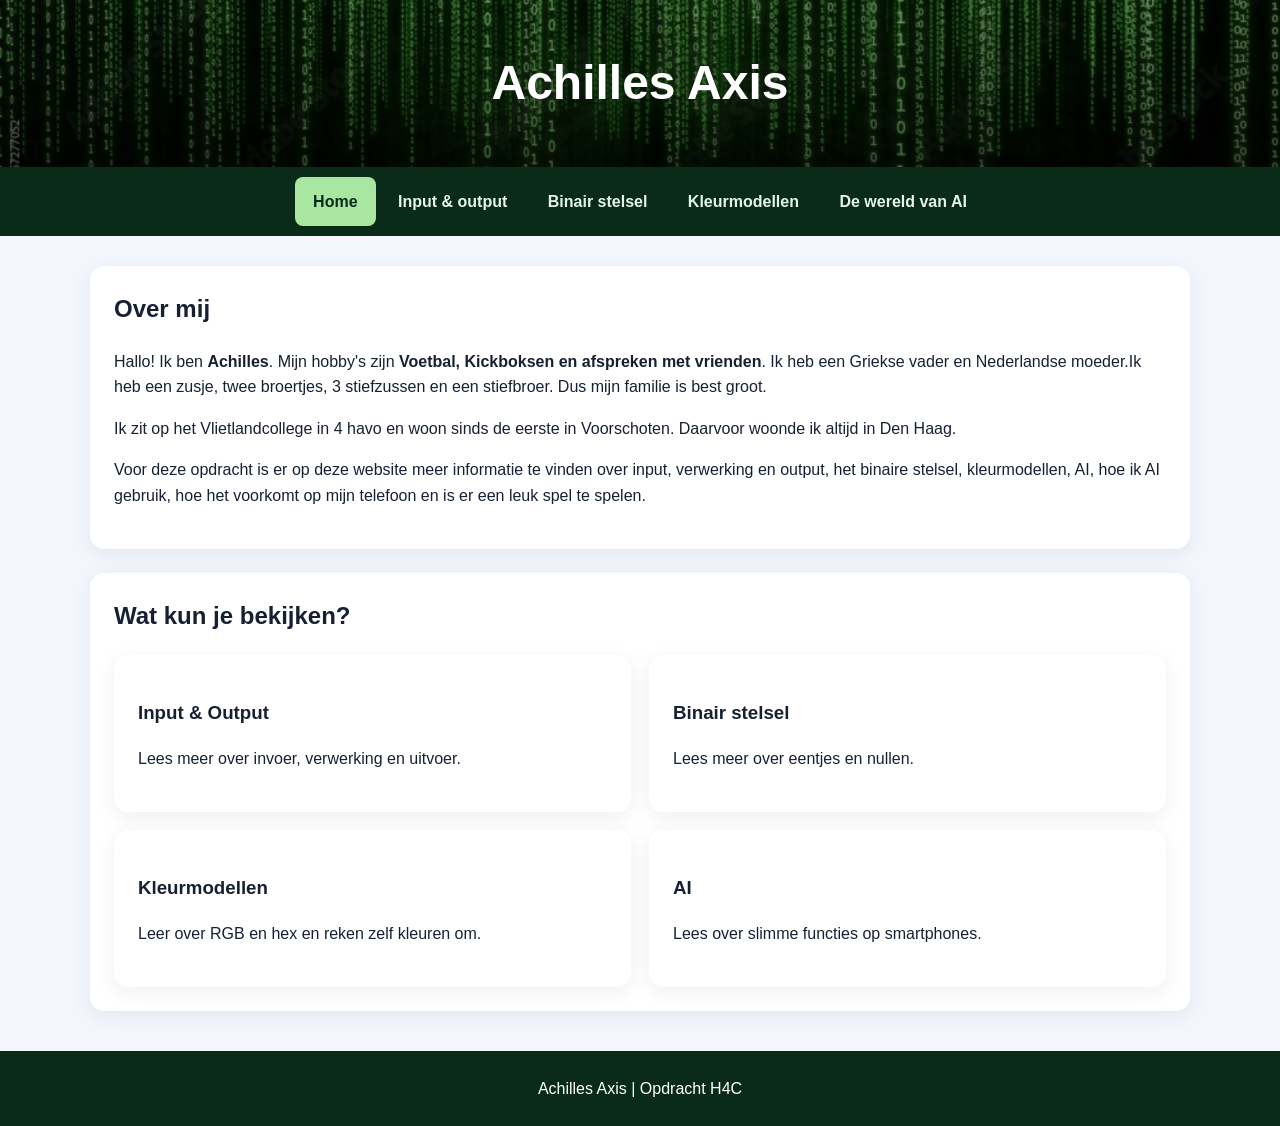
==== commit 16e196a7: "A" ====
--- a/index.html
+++ b/index.html
@@ -26,16 +26,16 @@
       <p>
         Hallo! Ik ben <strong>Achilles</strong>.
         Mijn hobby's zijn <strong>Voetbal, Kickboksen en afspreken met vrienden</strong>.
-        Ik heb een Griekse vader en Nederlandse moeder.Ik heb een zusje en twee broertjes en 3 stiefzussen en een stiefbroer,
-        dus mijn familie is best groot. 
+        Ik heb een Griekse vader en Nederlandse moeder.Ik heb een zusje, twee broertjes, 3 stiefzussen en een stiefbroer.
+        Dus mijn familie is best groot. 
       </p>
       <p> 
-        Ik zit op het vlietlandcollege in 4 havo en woon 
+        Ik zit op het Vlietlandcollege in 4 havo en woon 
         sinds de eerste in Voorschoten. Daarvoor woonde ik altijd in Den Haag.
       </p>
       <p>
       Voor deze opdracht is er op deze website meer informatie te vinden over input, verwerking en output, 
-      het binaire stelsel, kleurmodellen, AI, hoe ik AI gebruik en hoe het voorkomt op mijn telefoon en is er een leuk spel te spelen.
+      het binaire stelsel, kleurmodellen, AI, hoe ik AI gebruik, hoe het voorkomt op mijn telefoon en is er een leuk spel te spelen.
       </p>
     </section>
 
